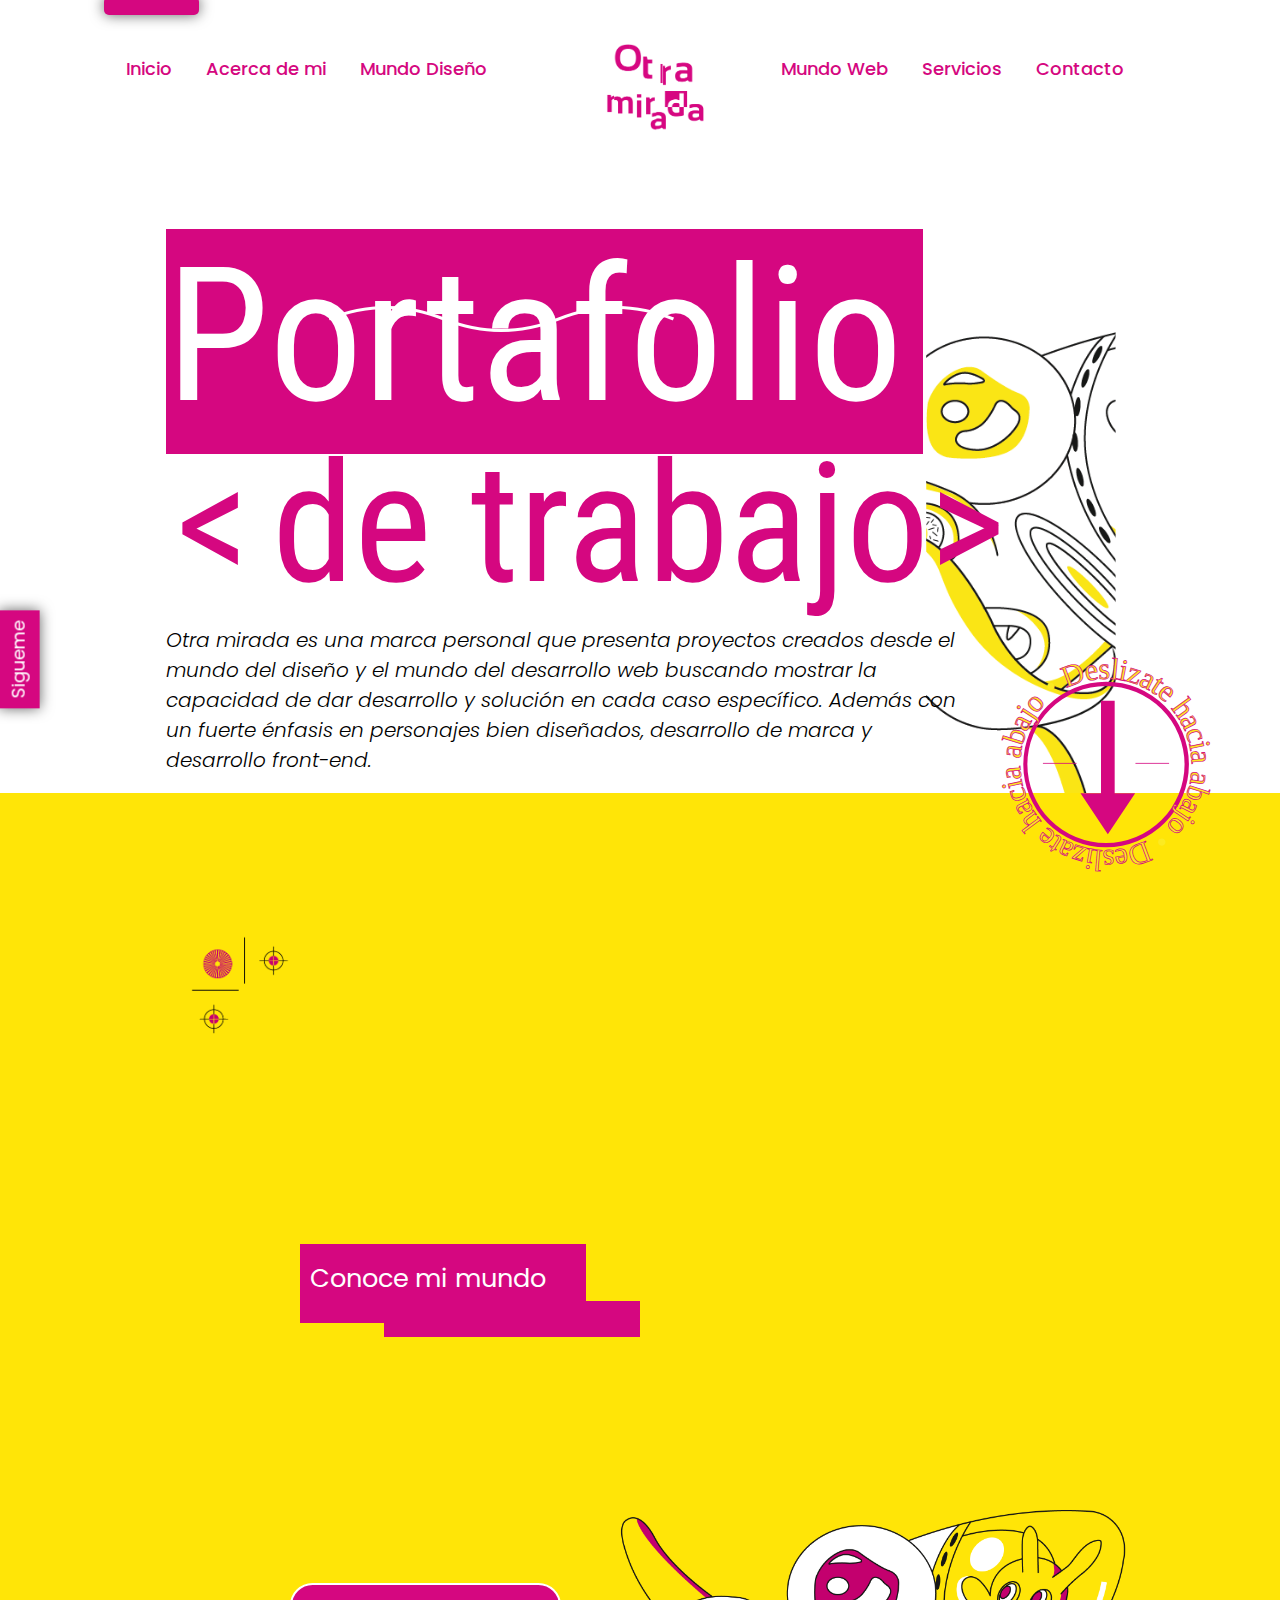
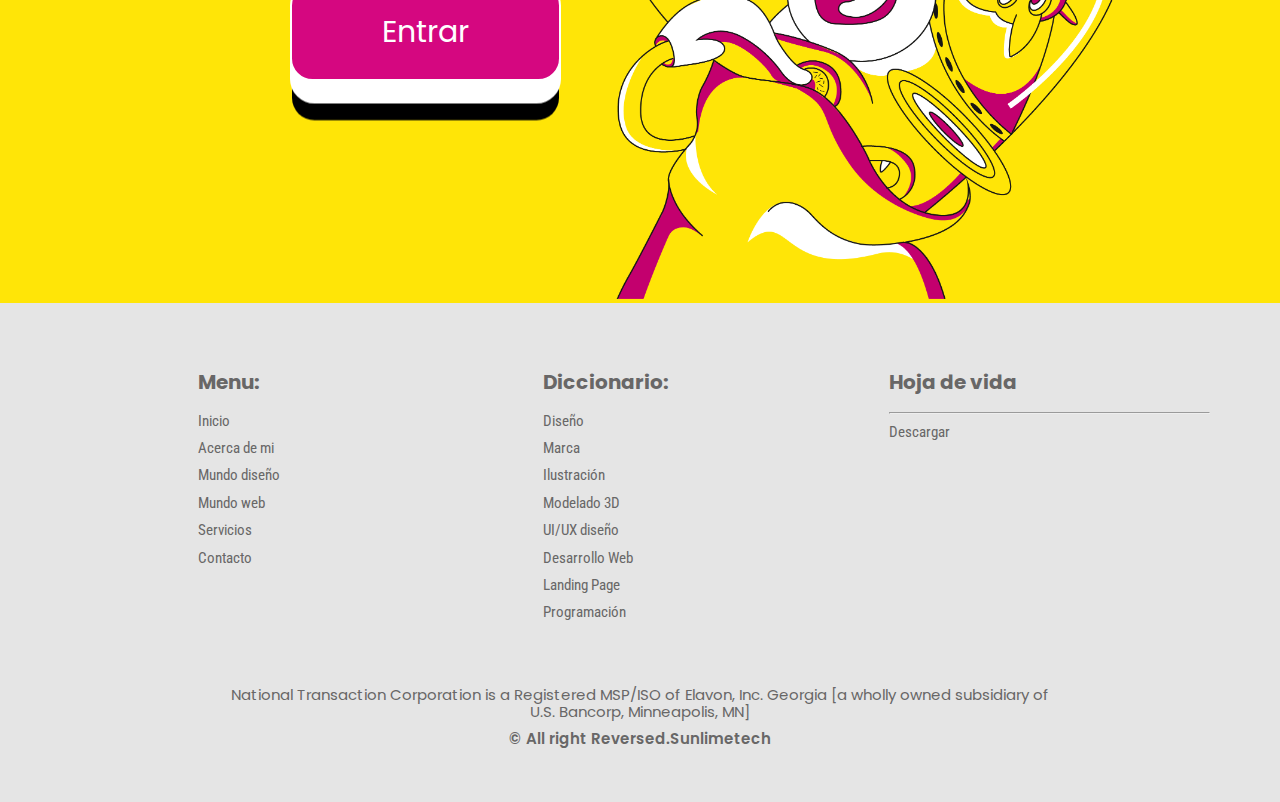
==== index.html @ 3417f21d "primer commit" ====
<!DOCTYPE html>
	<html lang="en">
	<head>
		<meta charset="utf-8">
		<meta name="viewport" content="width=device-width, initial-scale=1.0">
		<meta name="description" content="Este es el sitio web donde muestro mi portafolio profesional como diseñador gráfico y como futuro desarrollador front end, además integró servicios de freelancer y también mi hoja de vida para futuras propuestas de trabajo">
   		<meta name="keywords"  content="ILUSTRACIÓN, IDENTIDAD, MARCA,EDITORIAL, PORTAFOLIO GRÁFICO, 3D, PAGINAS WEB, DESARROLLO WEB">
		<link rel="stylesheet" type="text/css" href="css/estilosindex.css">
		<link rel="stylesheet" type="text/css" href="libreria/bootstrap5/css/bootstrap-grid.css">
		<link rel="stylesheet" type="text/css" href="css/normalize.css">

		<link rel="preconnect" href="https://fonts.gstatic.com">
		<link href="https://fonts.googleapis.com/css2?family=Poppins:ital,wght@0,100;0,200;0,400;0,500;0,600;0,700;0,800;0,900;1,100;1,200;1,300;1,400;1,500;1,600;1,700;1,800;1,900&display=swap" rel="stylesheet">
		<link href="https://fonts.googleapis.com/css2?family=Open+Sans:ital,wght@0,300;0,400;0,600;0,700;0,800;1,300;1,400;1,600;1,700;1,800&display=swap" rel="stylesheet">
		<link rel="preconnect" href="https://fonts.gstatic.com">
		<link href="https://fonts.googleapis.com/css2?family=Roboto+Condensed:ital,wght@0,300;0,400;0,700;1,300;1,400;1,700&display=swap" rel="stylesheet">
		<title>Portafolio web de otra mirada</title>
	</head>

	<!--Base para la creación de menu en forma de listas -->


	<body class="body">

	<header >

		<div class="menu-wrapper">
		  <div class="material-menu">
		    <div class="material-btn">
		      <div class="material-hamburguer">
		        <div class="material-patty"></div>
		        <div class="material-patty"></div>
		        <div class="material-patty"></div>
		      </div>
		    </div>

		    <div class="material-content">
		      <nav>
		        <ul>
		          <li><a href="index.html">Inicio</a></li>
		          <li><a href="acercademi.html">Acerca de mi</a></li>
		          <li><a href="mundodiseño.html">Mundo Diseño</a></li>
		          <li><a href="mundoweb.html">Mundo web</a></li>
		          <li><a href="servicios.html">Servicios</a></li>
		          <li><a href="contacto.html">Contacto</a></li>
		        </ul>
		      </nav>
		    </div>
		  </div>
		</div>
		<div class="logo__otramirada__hamburger">
			<a href="index.html" class="nav___a___img ">
				    		 <img class="nav___a___img " src="img/logo_om.png" alt="" >    	
			</a>
		</div>
		<div id="menu__scroll" >
			

			<nav class="nav ">
					<div id="menu__special__shape" class="special__shape__delect">
						<svg xmlns="http://www.w3.org/2000/svg" xmlns:xlink="http://www.w3.org/1999/xlink" viewBox="0 0 1920 207"><defs><style>.cls-6{isolation:isolate;}.cls-5{mix-blend-mode:multiply;}.cls-4{fill:rgba(255, 255, 255, 0.8);}</style></defs><title>fondo__navbar__shadow</title><g class="cls-1"><g id="special__shape"><g class="cls-4"><image width="1993" height="132" transform="translate(-37 110)" xlink:href="[data-uri]"/></g><path id="shape_nav" class="cls-4 cls-6" d="M1920,.32H-.32V149.51H791c14.38,24.29,60.11,52.41,114.34,52.41s100-28.12,114.35-52.41H1920Z"/></g></g></svg>
					</div>
					<ul class="nav___ul___left ">  
						<li class="nav___li">
							<a href="index.html" title="" >Inicio
								<div class="background__menu">
								</div>
							</a>
						</li>
						<li class="nav___li">
							<a href="acercademi.html" title="">Acerca de mi </a>
						</li>
						<li class="nav___li">
							<a href="mundodiseño.html" title="">Mundo Diseño</a>
						</li>
						
						
					</ul>
				
					
				    		<a href="index.html" class="nav___a___img ">
				    		 <img class="nav___a___img " src="img/logo_om.png" alt="" >
				    	
				    		</a>
					     
					
					<ul class="nav___ul___right" >
						<li class="nav___li">
							<a href="mundoweb.html" title="">Mundo Web</a>
						</li>  
						
						<li class="nav___li">
							<a href="servicios.html" title="">Servicios</a>
						</li>
						<li class="nav___li">
							<a href="contacto.html" title="">Contacto</a>
						</li>
				</ul>
			
			</nav>
		</div>
</header>

	<!-- contenedor de seccion de informacion -->
	<section class="clean___window">
		<div class ="div___obj___static">
			<button class="obj___static" href="">Sigueme</button>
			
			<a class="obj___static___follow2" href="https://www.behance.net/alexco125f25" target= black>Behance
				<div class="background__follow">
				</div>
			</a>
			<a class="obj___static___follow3" href="https://www.instagram.com/johnnyargote/" target= black>Instagram</a>
			<a class="obj___static___follow4" href="https://wa.me/573108644980" target= black>Whatsapp</a>
		</div>


		

		<div class="div___container">
			<img class="div___container___im1" src="img/imagen_inicio_1.png">
			<h1 class="div___container___p1">Portafolio
			<div class="container__line__curve"><canvas id="canvas" class="line_curve" height='500' width='1000'></canvas></div></h1> 
			<p class="div___container___pE"><</p>
			<p class="div___container___p2">de trabajo></p>
			<div class="div___container___sub">
				<h2 class="div___container___text" title="Presentacón de portafolio ">Otra mirada es una marca personal que presenta proyectos creados desde el mundo del diseño y el mundo del desarrollo web buscando mostrar la capacidad de dar desarrollo y solución en cada caso específico. Además con un fuerte énfasis en personajes bien diseñados, desarrollo de marca y desarrollo front-end.</h2>
			</div>
			
		</div>
		
		<div>
			<img src="img/imagen_inicio_3.png" class="img__vignette">
		</div>
		</div>
		
		

		<div class="div___container___yellow">

				<!--<img src="img/desli_bajo.png" class="div___container___scroll"> -->
				<div class="main-logo-grid container___circle">
					<div class="rotating-outer-container size__circle">
						<svg id="Capa_1" data-name="Capa 1" xmlns="http://www.w3.org/2000/svg" viewBox="0 0 77.54 78.59"><defs><style>.cls-1{fill:#d50780;}.cls-2,.cls-3{font-size:10.73px;fill:#fcea21;font-family:MongolianBaiti, Mongolian Baiti;}.cls-3{stroke:#d50780;stroke-miterlimit:10;stroke-width:0.25px;}</style></defs><title>desliza_mas_circulo</title><path class="cls-1" d="M38.77,68.48A29.19,29.19,0,1,1,68,39.3,29.22,29.22,0,0,1,38.77,68.48Zm0-56.88A27.7,27.7,0,1,0,66.46,39.3,27.73,27.73,0,0,0,38.77,11.6Z"/><text class="cls-2" transform="matrix(0.82, -0.58, 0.58, 0.82, 19.8, 15.73)">•</text><text class="cls-3" transform="translate(22.73 13.67) rotate(-29.55)"> </text><text class="cls-3" transform="translate(24.71 12.29) rotate(-20.2)">D</text><text class="cls-3" transform="matrix(0.99, -0.16, 0.16, 0.99, 31.68, 9.84)">e</text><text class="cls-3" transform="matrix(1, -0.02, 0.02, 1, 36.15, 9.14)">s</text><text class="cls-3" transform="translate(40.14 9.1) rotate(5.35)">l</text><text class="cls-3" transform="translate(42.93 9.35) rotate(10.67)">i</text><text class="cls-3" transform="matrix(0.95, 0.3, -0.3, 0.95, 45.66, 9.79)">z</text><text class="cls-3" transform="translate(49.97 11.15) rotate(26.25)">a</text><text class="cls-3" transform="translate(54.03 13.19) rotate(33.18)">t</text><text class="cls-3" transform="translate(56.38 14.65) rotate(40.09)">e</text><text class="cls-3" transform="matrix(0.69, 0.73, -0.73, 0.69, 59.83, 17.62)"> </text><text class="cls-3" transform="matrix(0.59, 0.81, -0.81, 0.59, 61.6, 19.36)">h</text><text class="cls-3" transform="translate(64.6 23.47) rotate(62.97)">a</text><text class="cls-3" transform="translate(66.66 27.46) rotate(71.52)">c</text><text class="cls-3" transform="translate(68.07 31.8) rotate(78.52)">i</text><text class="cls-3" transform="translate(68.68 34.48) rotate(85.42)">a</text><text class="cls-3" transform="translate(68.99 39.03) rotate(92)"> </text><text class="cls-3" transform="matrix(-0.15, 0.99, -0.99, -0.15, 68.98, 41.52)">a</text><text class="cls-3" transform="translate(68.35 45.96) rotate(107.76)">b</text><text class="cls-3" transform="translate(66.8 50.8) rotate(116.86)">a</text><text class="cls-3" transform="translate(64.71 54.83) rotate(123.78)">j</text><text class="cls-3" transform="translate(63.25 57.18) rotate(131.24)">o</text><text class="cls-3" transform="translate(59.81 61) rotate(138.42)"> </text><text class="cls-2" transform="translate(57.96 62.69) rotate(144.15)">•</text><text class="cls-2" transform="matrix(-0.87, 0.5, -0.5, -0.87, 55.04, 64.77)"> </text><text class="cls-3" transform="translate(53.08 66.17) rotate(159.27)">D</text><text class="cls-3" transform="translate(46.09 68.69) rotate(170.59)">e</text><text class="cls-3" transform="translate(41.64 69.43) rotate(178.55)">s</text><text class="cls-3" transform="translate(37.67 69.51) rotate(-175.15)">l</text><text class="cls-3" transform="translate(34.87 69.28) rotate(-169.83)">i</text><text class="cls-3" transform="translate(32.13 68.86) rotate(-162.85)">z</text><text class="cls-3" transform="matrix(-0.9, -0.43, 0.43, -0.9, 27.83, 67.55)">a</text><text class="cls-3" transform="matrix(-0.84, -0.54, 0.54, -0.84, 23.75, 65.54)">t</text><text class="cls-3" transform="translate(21.38 64.1) rotate(-140.43)">e</text><text class="cls-3" transform="matrix(-0.69, -0.72, 0.72, -0.69, 17.91, 61.16)"> </text><text class="cls-3" transform="translate(16.12 59.44) rotate(-126.62)">h</text><text class="cls-3" transform="translate(13.09 55.36) rotate(-117.56)">a</text><text class="cls-3" transform="matrix(-0.32, -0.95, 0.95, -0.32, 10.98, 51.36)">c</text><text class="cls-3" transform="translate(9.55 47.07) rotate(-102.01)">i</text><text class="cls-3" transform="translate(8.91 44.37) rotate(-95.08)">a</text><text class="cls-3" transform="translate(8.55 39.83) rotate(-88.5)"> </text><text class="cls-3" transform="matrix(0.14, -0.99, 0.99, 0.14, 8.55, 37.33)">a</text><text class="cls-3" transform="translate(9.14 32.88) rotate(-72.72)">b</text><text class="cls-3" transform="matrix(0.44, -0.9, 0.9, 0.44, 10.65, 28.03)">a</text><text class="cls-3" transform="matrix(0.55, -0.84, 0.84, 0.55, 12.7, 23.98)">j</text><text class="cls-3" transform="translate(14.13 21.64) rotate(-49.27)">o</text><text class="cls-3" transform="matrix(0.74, -0.67, 0.67, 0.74, 17.54, 17.78)"> </text></svg>
					</div>
				</div>
				<div class="logo-container ">
					<div class="size__logo__scroll">
					<svg id="Capa_1" data-name="Capa 1" xmlns="http://www.w3.org/2000/svg" viewBox="0 0 77.54 78.59"><defs><style>.cls-1{fill:#d50780;}</style></defs><title>logo__circulo</title><polygon class="cls-1" points="41.83 48.37 41.83 15.77 37.01 15.77 37.01 48.37 29.79 48.37 39.42 62.82 49.05 48.37 41.83 48.37"/><rect class="cls-1" x="16.54" y="37.68" width="11.86" height="0.28"/><rect class="cls-1" x="49.15" y="37.68" width="11.86" height="0.28"/></svg>
				</div>
				</div>
				<p class=div___text___know>Conoce mi mundo</p>
				<div class="div___text___pink___extra">
				</div>
				<button class="learn-more" role="link"  onclick="window.location='mundodiseño.html'" >Entrar
				</button>
				
		</div>

		<img src="img/imagen_inicio_2.png" class="img__end">

	</section>
<div class="grey">
	<div class="container container___footer">
		<div class="row row___footer">
			<div class="col-xs-12 col-sm-4 col-md-4 ">
				<h1 class="footer__h1___box1">Menu:</h1>
				<ul class="footer___ul___box1 ">
					<li class="footer___li___box1 ">
						<a class="footer___a___box1 " href="index.html">Inicio <div class="line__footer__text"></div></a>
					</li>
					<li class="footer___li___box1">
						<a class="footer___a___box1" href="acercademi.html">Acerca de mi<div class="line__footer__text"></div></a>
					<li class="footer___li___box1">
						<a class="footer___a___box1" href="mundodiseño.html">Mundo diseño<div class="line__footer__text"></div></a>
					</li>
					<li class="footer___li___box1">
						<a class="footer___a___box1" href="mundoweb.html">Mundo web<div class="line__footer__text"></div></a>
					</li>
					<li class="footer___li___box1">
						<a class="footer___a___box1" href="servicios.html">Servicios<div class="line__footer__text"></div></a>
					</li>
					<li class="footer___li___box1">
						<a class="footer___a___box1" href="contacto.html">Contacto<div class="line__footer__text"></div></a>
					</li>
				</ul>
			</div>
			<div class="col-xs-12 col-sm-4 col-md-4 ">
				<h1 class="footer__h1___box1">Diccionario:</h1>
				<ul class="footer___ul___box1">
					<li class="footer___li___box1">
						<a class="footer___a___box1" href="todo.html #specific_part_all ">Diseño<div class="line__footer__text"></div></a>
					</li>
					<li class="footer___li___box1">
						<a class="footer___a___box1" href="#">Marca<div class="line__footer__text"></div></a>
					</li>
					<li class="footer___li___box1">
						<a class="footer___a___box1" href="#">Ilustración<div class="line__footer__text"></div></a>
					</li>
					<li class="footer___li___box1">
						<a class="footer___a___box1" href="#">Modelado 3D<div class="line__footer__text"></div></a>
					</li>
					<li class="footer___li___box1">
						<a class="footer___a___box1" href="#">UI/UX diseño<div class="line__footer__text"></div></a>
					</li>
					<li class="footer___li___box1">
						<a class="footer___a___box1" href="mundoweb.html">Desarrollo Web<div class="line__footer__text"></div></a>
					</li>
					<li class="footer___li___box1">
						<a class="footer___a___box1" href="#">Landing Page<div class="line__footer__text"></div></a>
					</li>
					<li class="footer___li___box1">
						<a class="footer___a___box1" href="#">Programación<div class="line__footer__text"></div></a>
					</li>
				</ul>
			</div>
			<div class="col-xs-12 col-sm-4 col-md-4 ">
				<h1 class="footer__h1___box1">Hoja de vida</h1>
				<hr class="hr__line">
				<ul class="footer___ul___box1">
					<li class="footer___li___box1">
						<a class="footer___a___box1" href="#">Descargar<div class="line__footer__text"></div></a>
					</li>
				</ul>
			</div>
		</div>
	</div>
	<div class="row">
		<div class="col-md-2">
			
		</div>
		<div class="col-md-8 col-xs-12">
			<h1 class="footer__h1">National Transaction Corporation is a Registered MSP/ISO of Elavon, Inc. Georgia [a wholly owned subsidiary of U.S. Bancorp, Minneapolis, MN]
			</h1>
			<h1 class="footer__h1__2">© All right Reversed.Sunlimetech</h1>
		</div>
		<div class="col-md-2">
			
		</div>
	</div>



	</div>
</body>


<script src="jquery/jquery-3.6.0.js"> </script>
<script src="js/scrollnav.js"></script>
<script src="js/onclick.js"></script>
<script src="js/linecurve.js"></script>
<script src="js/menuburger.js"></script>
<script src="libreria/bootstrap5/js/bootstrap.min.js"></script>

	</html>
---- css/estilosindex.css ----
@import url('https://fonts.googleapis.com/css2?family=Poppins:ital,wght@0,100;0,200;0,300;0,400;0,500;0,600;0,700;0,800;0,900;1,100;1,200;1,300;1,400;1,500;1,600;1,700;1,800;1,900&display=swap');

@import url('https://fonts.googleapis.com/css2?family=Poppins:ital,wght@0,100;0,200;0,300;0,400;0,500;0,600;0,700;0,800;0,900;1,100;1,200;1,300;1,400;1,500;1,600;1,700;1,800;1,900&family=Roboto+Condensed:ital,wght@0,300;0,400;0,700;1,300;1,400;1,700&display=swap');


	*{
	padding:0;
	margin: 0;
	font-family: 'Poppins', sans-serif;

		}

	ul{

		padding-inline-start: 0px;
	}

	h1{

		color:#D50780;
	}

	html {
    line-height: 1.15;
    -webkit-text-size-adjust: 100%;
    overflow-x: hidden;
}

	.body {
    overflow-x: hidden;
    position: relative;
    margin: 0;
    padding: 0;
	}

	/*----------------------------------------------- Menu styles */
.prueba__posicion{

}
	
	.nav {
	  text-align:center;
	  width: 100%;
	  height: 100%;
	  justify-content: center;
	  align-items: center;
	  display: flex;

	}

	.nav___ul___left{
		display: inline-block;
		list-style-type: none;
		margin-top: 0px;

		

	}

	.nav___ul___right{
		display: inline-block;
		list-style-type: none;
		margin-top: 0px;	
		
	}

	.nav___a___img{
		display: inline-block;
		padding-left:6% ;
		padding-right:6%;
		padding-top: 20px;
		width: 110px;
		height: 100%;
		
	}

	.nav___li{
		
		display: inline-block;
		margin-top: 15px;
		margin-right: 30px;
		margin-bottom: 15px;
		color:#D50780;
		font-family: 'Poppins', sans-serif;
		font-size: 18px;
		font-weight:500 ;
	}

.background__menu{
		background-color: #D50780;
    width: 95px;
    height: 18px;
    position: absolute;
    top: -3px;
    transform: translate(-22px, 0px);
    transform: ;
    border-radius: 5px;
    box-shadow: 0px 0px 14px 0px rgb(0 0 0 / 61%);
  }

  .nav___background___scroll{
		position: fixed;
    z-index: 100;
    width: 100%;
    top: 0;
    transition: all 1s;
}

.special__shape{
	position: absolute;
	width: 110%;
	height: 100%;
	z-index: -1;
	animation: taadaa 0.5s;
	transform: translate(75px, -2px);
}
@keyframes taadaa {
  0% {
    opacity: 0;
  }

  100% {
    opacity: 1;
  }
}
.special__shape__delect{
	width: 0;	

	
}

/*------------------------------ Hover Animation text */

	.nav___li:hover > a {
	color: #FCEA21;
	
	}

	.nav___li:hover {
	color: #FCEA21;
	}


	.nav___li a{
	color:#D50780;
	text-decoration: none;
	text-align: center;

	}

	/*------------------------------ Hover Animation text */
	.menu-wrapper{
		display: none;
	}

	/*----------------------------------------------- Menu styles */

.div___container {
		width: 70%;
		height: 100%;
		margin-top: 7%;
	 	margin-left: 13%;
	 	font-family: 'Roboto Condensed';
	 	font-size: 187px;
	 	overflow: hidden;
	}

.div___container___p1{
		display: inline-block;
    margin-bottom: 10px;
    margin-right: 100%;
    background-color: #D50780;
    color: #FFFFFF;
    font-family: 'Roboto Condensed', sans-serif;
    position: absolute;
    z-index: 10;
    padding-bottom: 10px;
    padding-right: 20px;
    font-weight: 400;
    font-size: 187px;
    margin-top: auto;
}

.div___container___p2{
display: inline-block;
font-family: 'Roboto Condensed', sans-serif;
color:#D50780;
margin-top: 190px;
margin-left: 10px;
font-weight: 400;
}

	
.div___container___pE{
	letter-spacing: 0em;
	display: inline-block;
	font-family: 'Roboto Condensed', sans-serif;
	color: #D50780;
	margin-top: 200px;
	margin-left: 10px;
	font-weight: 400;
}

.container__line__curve{
	display: flex;
    height: 250px;
    margin-top: -34%;
    margin-left: 22%;
    align-content: center;
}


.line_curve{
		width: 200%;
}



.div___container___im1{
position: absolute;
margin-left: 760px;
margin-top: 92px;
width: 190px;
z-index: -1;
}
.div___container___sub{
	width:800px;
}

.div___container___text{
	font-family: 'Poppins', sans-serif;
	font-size: 20px;
	font-style: italic;
	line-height: 1.5em;
	color: #000000;
	font-weight: 300;

}
.div___container___yellow{
	height: 1110px;
	margin-top:  2vh;
	background-color: #FFE507;
	z-index:  2;
}

.div___container___scroll{
	position: absolute;
	z-index: 3;
	margin-left: 78%;
	margin-top:  -160px;
}




.container___circle{
	  display: flex;
    justify-content: flex-end;
}
.size__circle{
    width: 220px;
    margin-top: -140px;
    margin-right: 5%;
}
.rotating-outer-container svg{
	animation: rotate 10s linear 0s infinite;
}
.logo-container {
	display: flex;
  justify-content: flex-end;
}
.size__logo__scroll{
    width: 220px;
    margin-top: -225px;
    margin-right: 5%;
}

.container___circle2{
	  display: flex;
    justify-content: flex-end;
}
.size__circle2{
    width: 200px;
    margin-top: -140px;
    margin-right: 5%;
}

@keyframes rotate{
	0% {transform: rotate(0deg)}
	25% {transform: rotate(90deg)}
	50% {transform: rotate(180deg)}
	75% {transform: rotate(270deg)}
	100% {transform: rotate(360deg)}
}
.div___obj___static{
	width: 10px;
  position: absolute;
  z-index: 5;
  margin-top: 600px;
  margin-left:  80px;
}
.obj___static{
	transform: rotate(270deg);
  text-orientation: upright;
  position: fixed;
  background-color: #D50780;
	color: #FFFFFF;
	padding: 10px;
  font-size: 18px;
  bottom: 220px;
  left: -30px;
  transition: 0.3s;
  box-shadow: 0px 0px 14px 0px rgb(0 0 0 / 61%);
}


.obj___static:hover {
	transition: 0.5s;
	padding: 20px;
	background-color: #FF39AF;
	
}

.obj___static.active{
	background-color: #890B5F;
	transition: 0.5s;
	z-index: 40;
}

.obj___static.active:hover{
	padding: 10px;
}


.background__follow.active {

	background-color: rgba(255, 255, 255, 0.4);
    border-radius: 5px;
    backdrop-filter: blur(10px);
    padding: 20px 160px;
    position: fixed;
    left: -25px;
    top: -3px;
    transition: 0.3s;
    z-index: -1;
	

}

.obj___static___follow2{
	transform: rotate(270deg);
  text-orientation: upright;
  position: fixed;
	padding: 10px;
	bottom: 340px;
	font-size: 14px;
	text-decoration:none;
	visibility: hidden;
	left: -20px;
	transition: 0.3s;
	opacity:0.0;
	color: #D50780;

}

.obj___static___follow2:hover{
	text-decoration-line: overline;
	text-decoration-color: #D50780;
	  animation-duration: 0.3s;
	  animation-timing-function: linear;
  animation-iteration-count: 1;
  animation-fill-mode: forwards;
	  
}


.obj___static___follow3{
	transform: rotate(270deg);
  text-orientation: upright;
  position: fixed;
	padding: 5px;
	bottom: 440px;
	font-size: 14px;
	text-decoration:none;
	visibility: hidden;
	left: -20px;
	transition: 0.3s;
	opacity:0.0;
	color: #D50780;
}

.obj___static___follow3:hover{
	text-decoration-line: overline;
	text-decoration-color: #D50780;
	transition: 0.3s;
	opacity:1;
}

.obj___static___follow4{
transform: rotate(270deg);
  text-orientation: upright;
  position: fixed;
	padding: 5px;
	bottom: 540px;
	font-size: 14px;
	text-decoration:none;
	visibility: hidden;
	left: -20px;
	transition: 0.3s;
	opacity:0.0;
	color: #D50780;
}

.obj___static___follow4:hover{
	text-decoration-line: overline;
	text-decoration-color: #D50780;
	transition: 0.3s;
	opacity:1;
}

.obj___static___follow2.active{
	visibility: visible;
	color: #D50780;
	opacity:1.0;
}

.obj___static___follow3.active{
	visibility: visible;
	color: #D50780;
	opacity:1.0;
}	

.obj___static___follow4.active{
	visibility: visible;
	color: #D50780;
	opacity:1.0;
}


.img__end{
		object-fit: cover;
    z-index: 7;
    justify-content: flex-end;
		position: absolute;
    margin-left: 48%;
    margin-top: -31.2%;
    width: 40.2vw;
}

.img__vignette{
	position: absolute;
	margin-left: 190px;
	margin-top: 160px;
	width: 100px;
	height: 100px;

}

.div___text___know{
	font-family: 'Poppins', sans-serif;
	display: inline-block;
	margin-top: 300px;
	margin-left:  300px;
	padding-right: 40px;
  padding-bottom: 30px;
  padding-left: 10px;
  padding-top: 20px;
	font-size: 2vw;
	color: #FFFFFF;
	background-color: #D50780;
	font-weight: italic;

}

.div___text___pink___extra{
		position: absolute;
    height: 4vh;
    width: 20vw;
    background-color: #D50780;
    z-index: 15;
    margin-left: 30%;
    margin-top: -380px;
}


button {
  position: relative;
  display: inline-block;
  cursor: pointer;
  outline: none;
  border: 0;
  vertical-align: middle;
  text-decoration: none;
 

  
}
button.learn-more {
  font-weight: 400;
  color:  #FFFFFF;
  padding: 1em 3em;
  background: #D50780;
  border: 2px solid #FFFFFF;
  border-radius: 0.75em;
  transform-style: preserve-3d;
  transition: transform 150ms cubic-bezier(0, 0, 0.58, 1), background 150ms cubic-bezier(0, 0, 0.58, 1);
	margin-left: -300px;
  margin-top: 700px;
  font-family: 'Poppins';
  font-size: 30px;
  z-index: 30;
}

button.learn-more::before {
  position: absolute;
  content: "";
  width: 100%;
  height: 100%;
  top: 0;
  left: 0;
  right: 0;
  bottom: 0;
  background: #FFFFFF;
  border-radius: inherit;
  box-shadow: 0 0 0 2px #FFFFFF, 0 0.625em 0 0 #000000;

  transform: translate3d(0, 0.75em, -1em);
  transition: transform 150ms cubic-bezier(0, 0, 0.58, 1), box-shadow 150ms cubic-bezier(0, 0, 0.58, 1);
}
button.learn-more:hover {
  background: #D50780;
  transform: translate(0, 0.25em);
}
button.learn-more:hover::before {
  transform: translate3d(0, 0.5em, -1em);
}
button.learn-more:active {
  background:  #D50780;
  transform: translate(0em, 0.75em);
 border: 2px solid #FFFFFF;
}
button.learn-more:active::before {
  box-shadow: 0 0 0 2px #FFFFFF, 0 0 #FFFFFF;
  transform: translate3d(0, 0, -1em);

}

.build{
display: none;
}
.grey{
	background-color: #E5E5E5;
	
}

.container___footer{
	padding-top: 6vh;
	padding-bottom: 6vh;
	background-color: #E5E5E5;

}

.row___footer{
padding-left: 10vw;
}

.footer___ul___box1{
	list-style-type: none;

}

.footer__h1___box1{
	font-size: 20px;
	margin-bottom: 2vh;
	color: #686767;
}

.footer___li___box1{
	margin-top: 1vh;
}

.footer___a___box1{
	text-decoration: none;
	font-family: 'Roboto Condensed';
	font-size: 15px;
	color: #686767;
	
}

.line__footer__text{
	transform: scaleX(0);
}

.footer___a___box1:hover {
	font-weight: 600;
	
}

.footer___a___box1:hover .line__footer__text{
	content: "";
	position: absolute;
	width: 6%;
	height: 5px;
	background-color: #D50780 ;
	z-index: 1;
	transform: scaleX(1);
	transform-origin: left;
	transition: transform 0.5s;
	border-radius: 50px;

}

.hr__line {
  height: 0.1vh;
  background-color: #686767;
}

.footer__h1{
	font-weight: 400;
	font-size: 15px;
	color: #686767;
	text-align: center;
}

.footer__h1__2{
	font-weight: 600;
	font-size: 15px;
	margin-bottom: 6vh;
	color: #686767;
	text-align: center;
}


.footer___box2{
	list-style-type: none;
}
.footer___box3{
	list-style-type: none;
}



.logo__otramirada__hamburger{
	display: none;
}

/*--------pantalla ordenador portatil medio------------ */
@media screen and (max-width: 1403px){
	.special__shape {
	    position: absolute;
	    width: 134%;
	    height: 100%;
	    z-index: -1;
	    animation: taadaa 0.5s;
	    transform: translate(75px, -2px);
	}
.div___container___pE {
    letter-spacing: 0em;
    display: inline-block;
    font-family: 'Roboto Condensed', sans-serif;
    color: #D50780;
    margin-top: 200px;
    margin-left: 10px;
    font-weight: 400;
    font-size: 13vw;
}
	.div___container___p2 {
    display: inline-block;
    font-family: 'Roboto Condensed', sans-serif;
    color: #D50780;
    margin-top: 190px;
    margin-left: -21px;
    font-weight: 400;
    font-size: 13vw;
		}
}
@media screen and (max-width: 1278px){
	.nav___ul___left {
    display: inline-block;
    list-style-type: none;
    margin-top: 0px;
    margin-left: 2%;
}
	.nav___li {
	    display: inline-block;
	    margin-top: 15px;
	    margin-right: 30px;
	    margin-bottom: 15px;
	    color: #D50780;
	    font-family: 'Poppins', sans-serif;
	    font-size: 21px;
	    font-weight: 500;
	}

}


/*--------pantalla ordenador portatil------------ */
@media screen and (max-width: 1200px){


.logo__otramirada__hamburger{
	display: inline-block;
}

.nav___a___img {
    display: inline-block;
    margin-left: 39vw;
    margin-top: -3%;
    margin-bottom: 7%;
}

.div___container___scroll{
margin-left: 82%;
}

/*--------css inicial text------------ */
.div___container {
    width: 70%;
    height: 100%;
    margin-top: 5%;
    margin-left: 8%;
    font-family: 'Roboto Condensed';
    font-size: 187px;
    overflow: hidden;
}
.div___container___im1 {
    position: absolute;
    margin-left: 70vw;
    margin-top: 92px;
    width: 190px;
    z-index: -1;
    display: flex;
    justify-content: flex-end;
}
.div___container___p1 {
    display: inline-block;
    margin-bottom: 10px;
    margin-right: 100%;
    background-color: #D50780;
    color: #FFFFFF;
    font-family: 'Roboto Condensed', sans-serif;
    position: absolute;
    z-index: 10;
    padding-bottom: 2vw;
    padding-right: 20px;
    font-weight: 400;
    font-size: 19vw;
    margin-top: auto;
}

.div___container___pE {
    letter-spacing: 0em;
    display: inline-block;
    font-family: 'Roboto Condensed', sans-serif;
    color: #D50780;
    margin-top: 200px;
    margin-left: 10px;
    font-weight: 400;
    font-size: 17vw;
}

.div___container___p2 {
    display: inline-block;
    font-family: 'Roboto Condensed', sans-serif;
    color: #D50780;
    margin-top: 203px;
    margin-left: 10px;
    font-weight: 400;
    font-size: 16vw;
    position: absolute;
  }

.size__circle {
    width: 174px;
    margin-top: -83px;
    margin-right: 5%;
}
.size__logo__scroll {
    width: 167px;
    margin-top: -179px;
    margin-right: 5.5%;
}

/* ---------- css yellow ----------------- */
.div___text___pink___extra {
    position: absolute;
    height: 4vh;
    width: 20vw;
    background-color: #D50780;
    z-index: 15;
    margin-left: 40%;
    margin-top: -261px;
}

button.learn-more {
    font-weight: 400;
    color: #FFFFFF;
    padding: 1em 1.5em;
    background: #D50780;
    border: 2px solid #FFFFFF;
    border-radius: 0.75em;
    transform-style: preserve-3d;
    transition: transform 150ms cubic-bezier(0, 0, 0.58, 1), background 150ms cubic-bezier(0, 0, 0.58, 1);
    margin-left: -261px;
    margin-top: 488px;
    font-family: 'Poppins';
    font-size: 30px;
    z-index: 30;
}

.img__end {
    object-fit: cover;
    z-index: 7;
    justify-content: flex-end;
    position: absolute;
    margin-left: 48%;
    margin-top: -33.5%;
    width: 43vw;
}
/* ----------hamburger menu----------------- */
.menu-wrapper {
  background: transparent;
  width: 10%;
  height: 10%;
  position: fixed;
	display: initial;
	top: 10px;
	z-index: 20;
}

.menu-wrapper.active {
  background: transparent;
  width: 100%;
  height: 100%;
  position: fixed;
  z-index:  200;
}

.material-menu {
  position: relative;
  width: 100%;
  height: 100%;
  background: transparent;
  
}

.material-btn {
  display: flex;
  align-items: center;
  justify-content: center;
  flex-wrap: wrap;
  background: transparent;
  width: 75px;
  height: 75px;
  cursor: pointer;
  border-radius: 50%;
  z-index: 2;
  position: absolute;
  top: 20px;
  left: 20px;
}
.material-btn.active .material-hamburguer:before {
  transform: scale(25);
}
.material-btn .material-hamburguer {
  transition: all 0.2s ease-out;
}
.material-btn .material-hamburguer:before {
  content: "";
  position: absolute;
  top: 0;
  left: 0;
  width: 75px;
  height: 75px;
  z-index: -1;
  background: white;
  border-radius: 50%;
  box-shadow: 0 5px 10px rgba(0, 0, 0, 0.5);
  transform: scale(1);
  transition: all 0.35s ease-out;
}
.material-btn .material-hamburguer .material-patty {
  width: 32px;
  height: 4px;
  background: #D50780;
  transition: all 0.2s ease-out;
}
.material-btn .material-hamburguer .material-patty:not(:last-child) {
  margin-bottom: 6px;
}
.material-btn .material-hamburguer.material-close {
  transform: rotate(-180deg);
  
}
.material-btn .material-hamburguer.material-close .material-patty:nth-child(1) {
  transform: translate(9px, 4px) rotate(45deg) scale(0.5, 1);
}
.material-btn .material-hamburguer.material-close .material-patty:nth-child(3) {
  transform: translate(9px, -4px) rotate(-45deg) scale(0.5, 1);
}

.material-content {
 position: relative;
 z-index: -1;
 display: none;
}
.material-content nav {
  height: 40vh;
    position: absolute;
    top: 100px;
    padding: 15%;
    padding-top: 0%;
}
.material-content nav li {
  margin-bottom: 40px;
  transition: all 0.3s ease-out;
  transform: translateY(70px);
  opacity: 0;
}
.material-content nav li.active {
  transform: translateY(0px);
  opacity: 1;

}

.material-content a {
  font-size: 4vw;
  color: #D50780;
  transition: all 0.3s ease-out;
}
.material-content.active {
  z-index: 2;
  display: flex;
}

/* ----------hamburger menu----------------- */
.build{
display: none;
}
.nav{
	display: none;
}

@media screen and (max-width: 1150px){

	.div___container___sub {
    width: 670px;
   
}



@media screen and (max-width: 991px){


	.nav___a___img {
	    display: inline-block;
	    margin-left: 39vw;
	    margin-top: -1%;
	    margin-bottom: 7%;
	    width: 100px;
	}

	.div___container___im1 {
    position: absolute;
    margin-left: 70vw;
    margin-top: 92px;
    width: 169px;
    z-index: -1;
    display: flex;
    justify-content: flex-end;
	}

	.div___container___p1 {
    display: inline-block;
    margin-bottom: 10px;
    margin-right: 100%;
    background-color: #D50780;
    color: #FFFFFF;
    font-family: 'Roboto Condensed', sans-serif;
    position: absolute;
    z-index: 10;
    padding-bottom: 1vw;
    padding-right: 20px;
    font-weight: 400;
    font-size: 19vw;
    margin-top: auto;
	}

	.div___container___sub {
	    width: 540px;
	    margin-top: -3%;
	    
	}



	.div___container___text {
    font-family: 'Poppins', sans-serif;
    font-size: 18px;
    font-style: italic;
    line-height: 1.5em;
    color: #000000;
    font-weight: 300;
	}



	.div___text___pink___extra {
    position: absolute;
    height: 4vh;
    width: 20vw;
    background-color: #D50780;
    z-index: 15;
    margin-left: 49%;
    margin-top: -275px;
	}



}

@media screen and (max-width: 844px){

	.div___container___p1 {
    display: inline-block;
    margin-bottom: 10px;
    margin-right: 100%;
    background-color: #D50780;
    color: #FFFFFF;
    font-family: 'Roboto Condensed', sans-serif;
    position: absolute;
    z-index: 10;
    padding-bottom: 0vw;
    padding-right: 20px;
    font-weight: 400;
    font-size: 19vw;
    margin-top: auto;
	}
	.container__line__curve {
    display: flex;
    height: 232px;
    margin-top: -34%;
    margin-left: 22%;
    align-content: center;
	}


	.div___container___sub {
	    width: 540px;
	    margin-top: -3%;
	    
	}


	.div___container___text {
    font-family: 'Poppins', sans-serif;
    font-size: 18px;
    font-style: italic;
    line-height: 1.5em;
    color: #000000;
    font-weight: 300;
	}

}

@media screen and (max-width: 720px){

	.div___text___pink___extra {
    position: absolute;
    height: 3vh;
    width: 20vw;
    background-color: #D50780;
    z-index: 15;
    margin-left: 63%;
    margin-top: -274px;
	}


}


@media screen and (max-width: 595px){


.nav{
	display: none;
}
.clean___window{
		display: none;
}
.clean___window.div___obj___static{
	display: visible;
}

.build{
	font-family: 'Poppins', sans-serif;
	display: inline-block;
	font-size: 50px;
	color: #D50780;
}

}
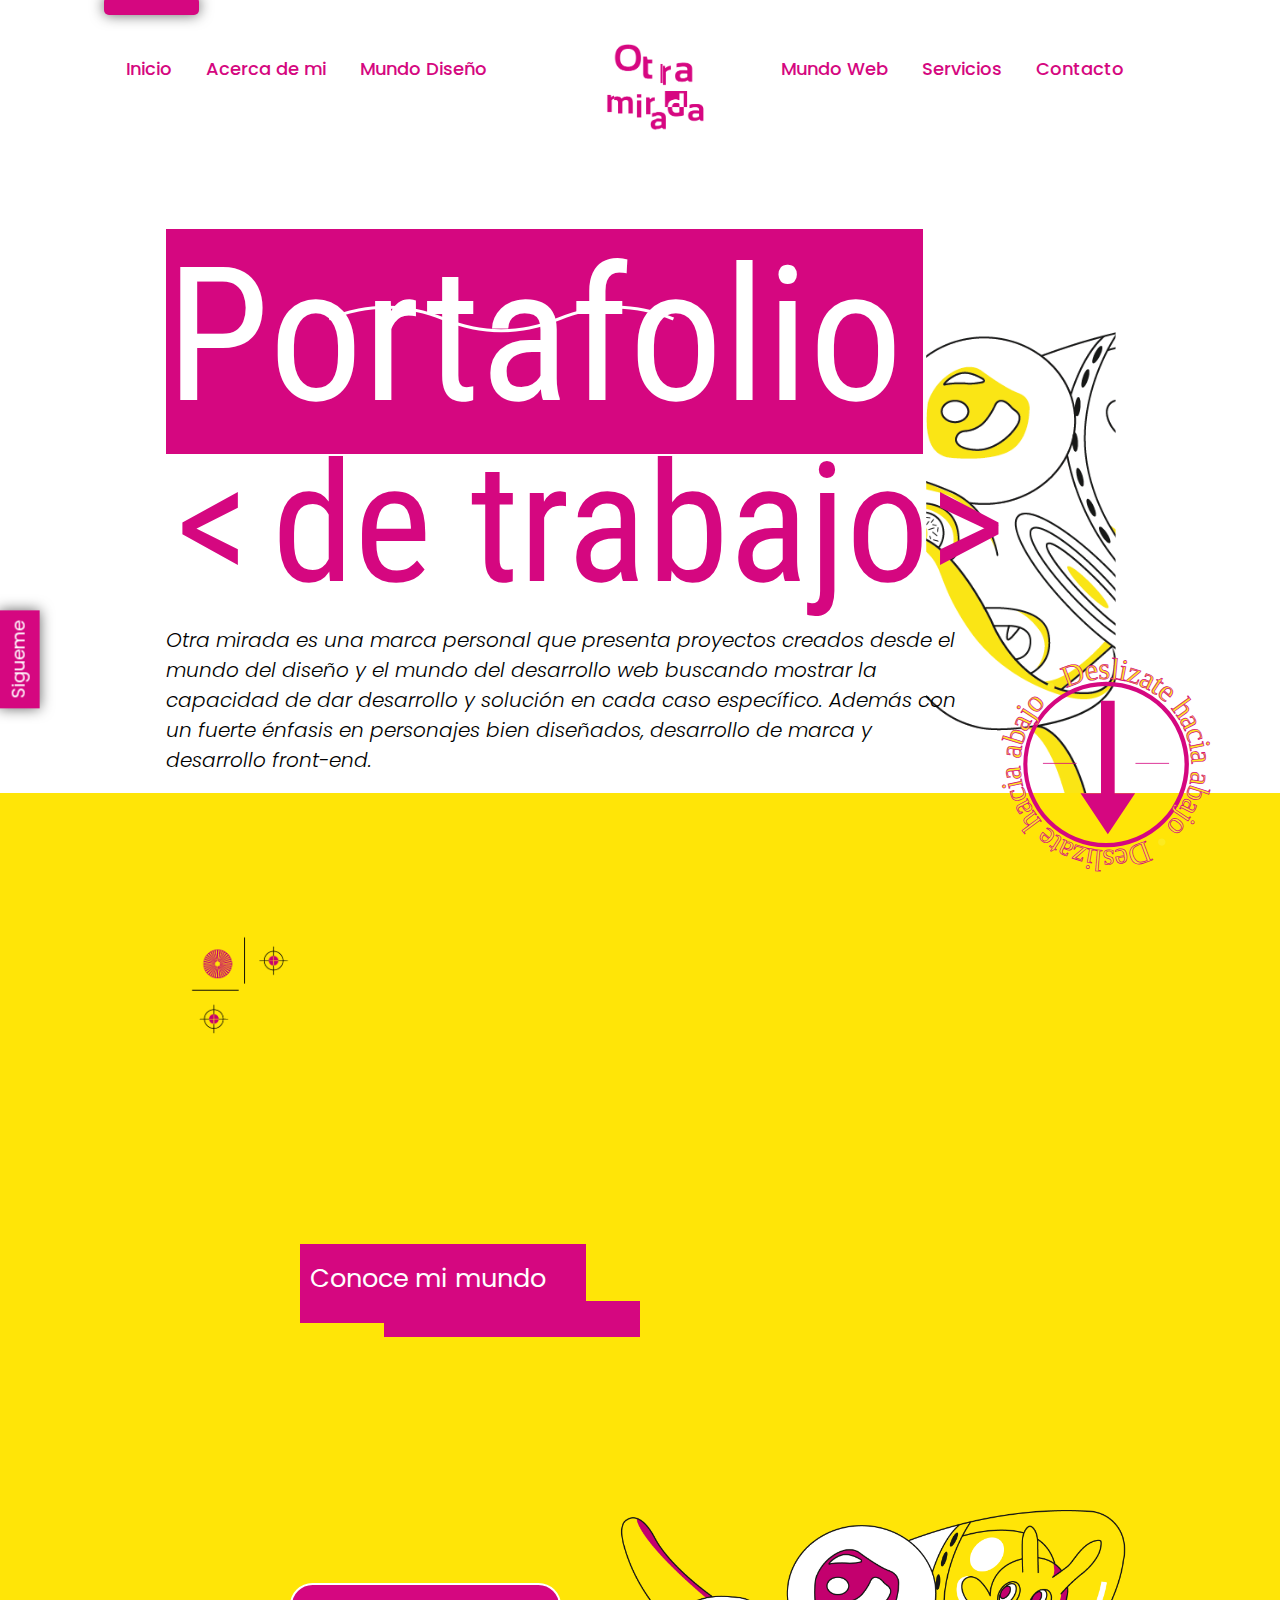
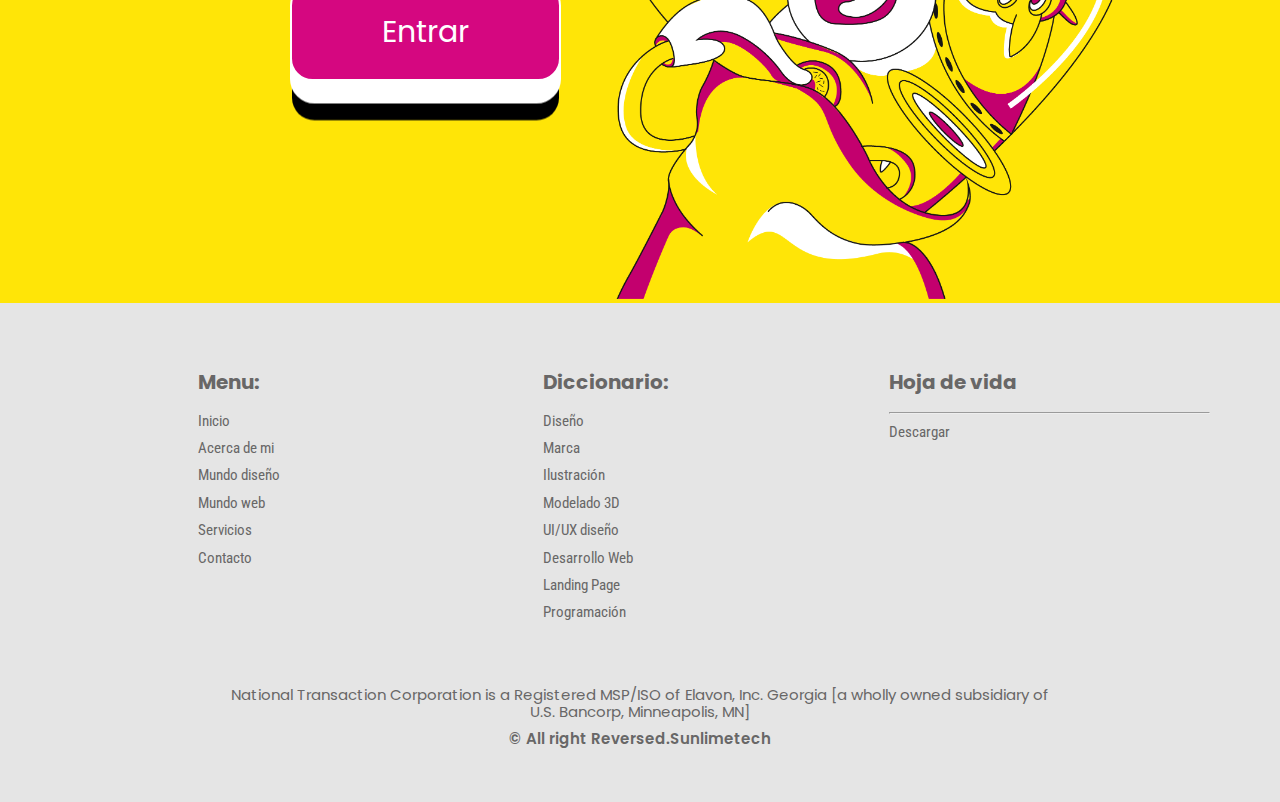
==== commit 51eece0b: "actualizacion general 1.2" ====
--- a/index.html
+++ b/index.html
@@ -39,7 +39,7 @@
 		        <ul>
 		          <li><a href="index.html">Inicio</a></li>
 		          <li><a href="acercademi.html">Acerca de mi</a></li>
-		          <li><a href="mundodiseño.html">Mundo Diseño</a></li>
+		          <li><a href="mundodiseno.html">Mundo Diseño</a></li>
 		          <li><a href="mundoweb.html">Mundo web</a></li>
 		          <li><a href="servicios.html">Servicios</a></li>
 		          <li><a href="contacto.html">Contacto</a></li>
@@ -71,7 +71,7 @@
 							<a href="acercademi.html" title="">Acerca de mi </a>
 						</li>
 						<li class="nav___li">
-							<a href="mundodiseño.html" title="">Mundo Diseño</a>
+							<a href="mundodiseno.html" title="">Mundo Diseño</a>
 						</li>
 						
 						
@@ -152,7 +152,7 @@
 				<p class=div___text___know>Conoce mi mundo</p>
 				<div class="div___text___pink___extra">
 				</div>
-				<button class="learn-more" role="link"  onclick="window.location='mundodiseño.html'" >Entrar
+				<button class="learn-more" role="link"  onclick="window.location='mundodiseno.html'" >Entrar
 				</button>
 				
 		</div>
@@ -172,7 +172,7 @@
 					<li class="footer___li___box1">
 						<a class="footer___a___box1" href="acercademi.html">Acerca de mi<div class="line__footer__text"></div></a>
 					<li class="footer___li___box1">
-						<a class="footer___a___box1" href="mundodiseño.html">Mundo diseño<div class="line__footer__text"></div></a>
+						<a class="footer___a___box1" href="mundodiseno.html">Mundo diseño<div class="line__footer__text"></div></a>
 					</li>
 					<li class="footer___li___box1">
 						<a class="footer___a___box1" href="mundoweb.html">Mundo web<div class="line__footer__text"></div></a>
--- a/css/estilosindex.css
+++ b/css/estilosindex.css
@@ -1049,9 +1049,8 @@
 
 
 	.div___container___sub {
-	    width: 540px;
-	    margin-top: -3%;
-	    
+    width: 90%;
+    margin-top: -3%;
 	}
 
 
@@ -1067,7 +1066,15 @@
 }
 
 @media screen and (max-width: 720px){
-
+	.div___container___im1 {
+    position: absolute;
+    margin-left: 70vw;
+    margin-top: 86px;
+    width: 158px;
+    z-index: -1;
+    display: flex;
+    justify-content: flex-end;
+	}
 	.div___text___pink___extra {
     position: absolute;
     height: 3vh;
@@ -1075,31 +1082,328 @@
     background-color: #D50780;
     z-index: 15;
     margin-left: 63%;
-    margin-top: -274px;
-	}
-
-
-}
-
-
-@media screen and (max-width: 595px){
-
-
-.nav{
-	display: none;
-}
-.clean___window{
-		display: none;
-}
-.clean___window.div___obj___static{
-	display: visible;
-}
-
-.build{
-	font-family: 'Poppins', sans-serif;
-	display: inline-block;
-	font-size: 50px;
-	color: #D50780;
-}
-
+    margin-top: -268px;
+	}
+.div___container___sub {
+    width: 90%;
+    margin-top: -3%;
+	}
+
+
+}
+
+
+@media screen and (max-width: 428px){
+	.div___container {
+    width: 100%;
+    height: 100%;
+    margin-top: 45%;
+    margin-left: 8%;
+    font-family: 'Roboto Condensed';
+    font-size: 187px;
+    overflow: hidden;
+	}
+	.div___container___sub {
+    width: 271px;
+    margin-top: -3%;
+    margin-left: 8%;
+	}
+	.nav___a___img {
+    display: inline-block;
+    margin-left: 33vw;
+    margin-top: -1%;
+    margin-bottom: 7%;
+    width: 90px;
+    height: 100%;
+	}
+
+	.div___container___im1 {
+    position: absolute;
+    margin-left: 34vw;
+    margin-top: -127px;
+    width: 81px;
+    z-index: -1;
+    display: flex;
+    justify-content: flex-end;
+	}
+	.div___container___p1 {
+    display: inline-block;
+    margin-bottom: 10px;
+    margin-right: 100%;
+    background-color: #D50780;
+    color: #FFFFFF;
+    font-family: 'Roboto Condensed', sans-serif;
+    position: absolute;
+    z-index: 10;
+    padding-bottom: 0vw;
+    padding-right: 20px;
+    font-weight: 400;
+    font-size: 19vw;
+    margin-top: 111px;
+	}
+
+	.container__line__curve {
+    display: flex;
+    height: 127px;
+    margin-top: -34%;
+    margin-left: 22%;
+    align-content: center;
+	}
+	.line_curve {
+    width: 200%;
+    height: 115px;
+    margin-right: -237px;
+	}
+	.div___container___pE {
+    letter-spacing: 0em;
+    display: inline-block;
+    font-family: 'Roboto Condensed', sans-serif;
+    color: #D50780;
+    margin-top: 222px;
+    margin-left: 10px;
+    font-weight: 400;
+    font-size: 17vw;
+	}
+	.div___container___p2 {
+    display: inline-block;
+    font-family: 'Roboto Condensed', sans-serif;
+    color: #D50780;
+    margin-top: 222px;
+    margin-left: 10px;
+    font-weight: 400;
+    font-size: 16vw;
+    position: absolute;
+	}
+	.container___circle {
+    display: flex;
+    justify-content: flex-end;
+    width: 148px;
+    margin-top: 23%;
+    margin-right: auto;
+    margin-left: auto;
+	}
+	.size__circle {
+    width: 174px;
+    margin-top: -83px;
+    transform: translateX(15%);
+	}
+	.logo-container {
+    display: flex;
+    justify-content: flex-end;
+    width: 127px;
+    margin-top: 40px;
+    margin-right: auto;
+    margin-left: auto;
+	}
+	.size__logo__scroll {
+    width: 167px;
+    margin-top: -179px;
+    transform: translateX(18px);
+	}
+
+	.img__vignette {
+    position: absolute;
+    margin-left: 58px;
+    margin-top: 253px;
+    width: 100px;
+    height: 100px;
+	}
+	
+	.div___container___text {
+    font-family: 'Poppins', sans-serif;
+    font-size: 16px;
+    font-style: italic;
+    line-height: 1.5em;
+    color: #000000;
+    font-weight: 300;
+	}
+	.div___text___know {
+    font-family: 'Poppins', sans-serif;
+    display: inline-block;
+    margin-left: 90px;
+    padding-right: 10px;
+    padding-bottom: 30px;
+    padding-left: 10px;
+    padding-top: 20px;
+    font-size: 5vw;
+    color: #FFFFFF;
+    background-color: #D50780;
+    font-weight: italic;
+   
+	}
+	.div___text___pink___extra {
+    position: absolute;
+    height: 3vh;
+    width: 20vw;
+    background-color: #D50780;
+    z-index: 15;
+    margin-left: 37%;
+    margin-top: -242px;
+	}
+		.div___obj___static {
+    width: 10px;
+    position: absolute;
+    margin-top: 600px;
+    margin-left: 80px;
+    z-index: 11;
+	}
+	button.learn-more {
+    font-weight: 400;
+    color: #FFFFFF;
+    padding: 1em 1.5em;
+    background: #D50780;
+    border: 2px solid #FFFFFF;
+    border-radius: 0.75em;
+    transform-style: preserve-3d;
+    transition: transform 150ms cubic-bezier(0, 0, 0.58, 1), background 150ms cubic-bezier(0, 0, 0.58, 1);
+    margin-left: -202px;
+    margin-top: 447px;
+    font-family: 'Poppins';
+    font-size: 30px;
+    z-index: 30;
+	}
+	.img__end {
+    object-fit: cover;
+    z-index: 7;
+    justify-content: flex-end;
+    position: absolute;
+    margin-left: 20%;
+    margin-top: -55.5%;
+    width: 72vw;
+	}
+}
+@media screen and (max-width: 360px){
+	.div___container {
+    width: 100%;
+    height: 100%;
+    margin-top: 45%;
+    margin-left: 8%;
+    font-family: 'Roboto Condensed';
+    font-size: 187px;
+    overflow: hidden;
+	}
+	.container__line__curve {
+    display: flex;
+    height: 104px;
+    margin-top: -34%;
+    margin-left: 22%;
+    align-content: center;
+	}
+
+	.div___container___pE {
+    letter-spacing: 0em;
+    display: inline-block;
+    font-family: 'Roboto Condensed', sans-serif;
+    color: #D50780;
+    margin-top: 195px;
+    margin-left: 10px;
+    font-weight: 400;
+    font-size: 17vw;
+	}
+	.div___container___p2 {
+    display: inline-block;
+    font-family: 'Roboto Condensed', sans-serif;
+    color: #D50780;
+    margin-top: 195px;
+    margin-left: 10px;
+    font-weight: 400;
+    font-size: 16vw;
+    position: absolute;
+	}
+	.div___container___sub {
+    width: 72%;
+    margin-top: -3%;
+    margin-left: 8%;
+	}
+
+	.div___text___pink___extra {
+    position: absolute;
+    height: 3vh;
+    width: 20vw;
+    background-color: #D50780;
+    z-index: 15;
+    margin-left: 42%;
+    margin-top: -242px;
+	}
+	.div___obj___static {
+    width: 10px;
+    position: absolute;
+    margin-top: 600px;
+    margin-left: 80px;
+    z-index: 11;
+	}
+	.obj___static {
+    transform: rotate(270deg);
+    text-orientation: upright;
+    position: fixed;
+    background-color: #D50780;
+    color: #FFFFFF;
+    padding: 5px;
+    font-size: 16px;
+    bottom: 118px;
+    left: -30px;
+    transition: 0.3s;
+    box-shadow: 0px 0px 14px 0px rgb(0 0 0 / 61%);
+}
+	.obj___static:hover {
+    transition: 0.5s;
+    padding: 14px;
+    background-color: #FF39AF;
+	}
+	.obj___static.active:hover {
+    padding: 7px;
+	}
+.obj___static___follow2 {
+    transform: rotate(270deg);
+    text-orientation: upright;
+    position: fixed;
+    padding: 10px;
+    bottom: 220px;
+    font-size: 14px;
+    text-decoration: none;
+    visibility: hidden;
+    left: -20px;
+    transition: 0.3s;
+    opacity: 0.0;
+    color: #D50780;
+}
+	.background__follow.active {
+    background-color: rgba(255, 255, 255, 0.4);
+    border-radius: 5px;
+    backdrop-filter: blur(10px);
+    padding: 15px 160px;
+    position: fixed;
+    left: -25px;
+    top: -3px;
+    transition: 0.3s;
+    z-index: -1;
+	}
+.obj___static___follow3 {
+    transform: rotate(270deg);
+    text-orientation: upright;
+    position: fixed;
+    padding: 5px;
+    bottom: 329px;
+    font-size: 14px;
+    text-decoration: none;
+    visibility: hidden;
+    left: -20px;
+    transition: 0.3s;
+    opacity: 0.0;
+    color: #D50780;
+	}
+	.obj___static___follow4 {
+    transform: rotate(270deg);
+    text-orientation: upright;
+    position: fixed;
+    padding: 5px;
+    bottom: 422px;
+    font-size: 14px;
+    text-decoration: none;
+    visibility: hidden;
+    left: -20px;
+    transition: 0.3s;
+    opacity: 0.0;
+    color: #D50780;
+	}
 }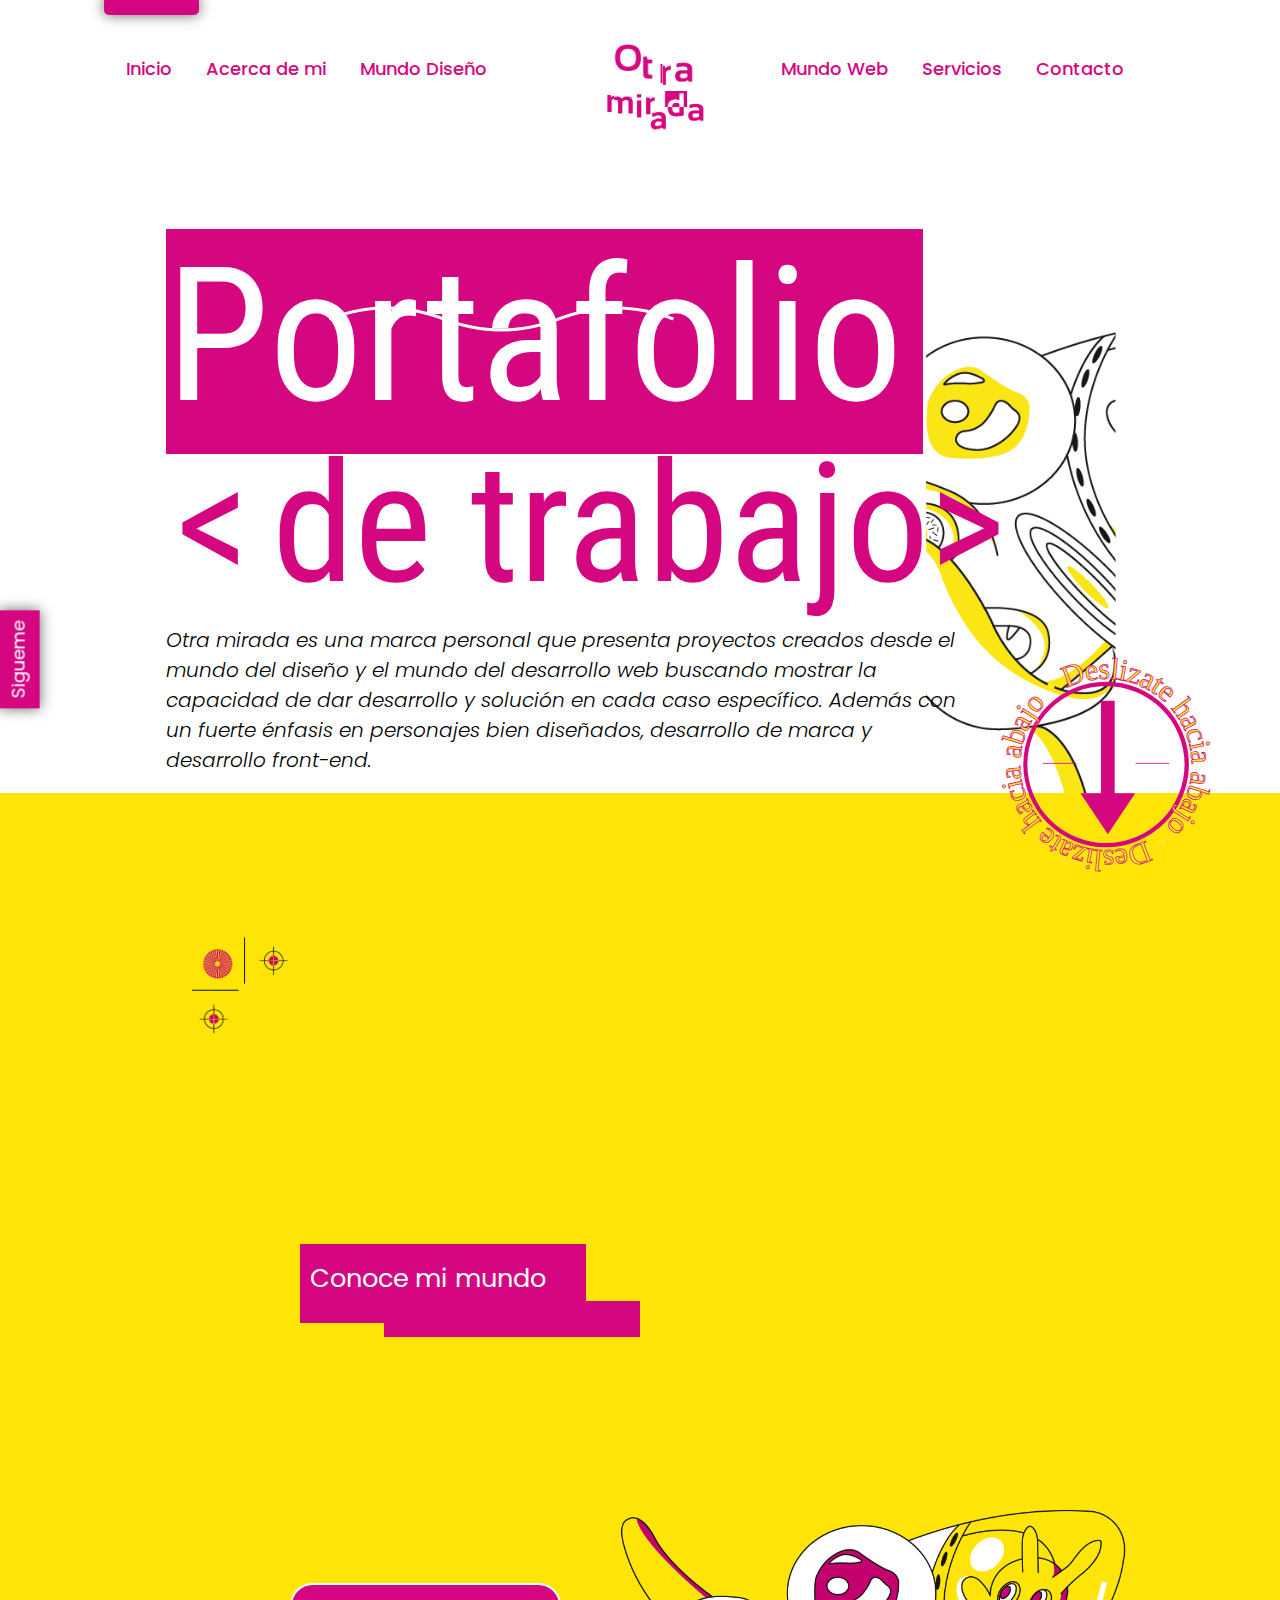
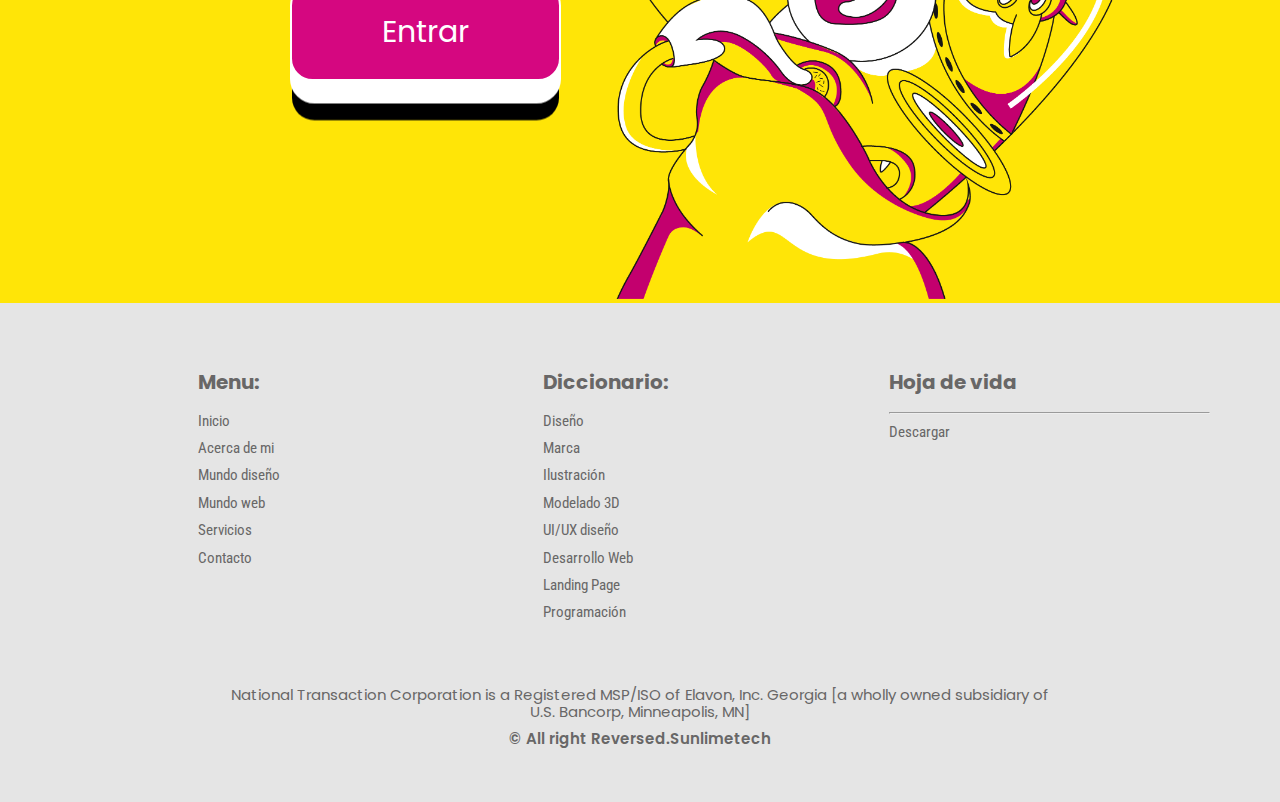
==== commit ce0bd9be: "actualizacion grande para entrega" ====
--- a/index.html
+++ b/index.html
@@ -40,7 +40,7 @@
 		          <li><a href="index.html">Inicio</a></li>
 		          <li><a href="acercademi.html">Acerca de mi</a></li>
 		          <li><a href="mundodiseno.html">Mundo Diseño</a></li>
-		          <li><a href="mundoweb.html">Mundo web</a></li>
+		          <li><a href="no-encontrada.html">Mundo web</a></li>
 		          <li><a href="servicios.html">Servicios</a></li>
 		          <li><a href="contacto.html">Contacto</a></li>
 		        </ul>
@@ -86,7 +86,7 @@
 					
 					<ul class="nav___ul___right" >
 						<li class="nav___li">
-							<a href="mundoweb.html" title="">Mundo Web</a>
+							<a href="no-encontrada.html" title="">Mundo Web</a>
 						</li>  
 						
 						<li class="nav___li">
@@ -138,7 +138,7 @@
 
 		<div class="div___container___yellow">
 
-				<!--<img src="img/desli_bajo.png" class="div___container___scroll"> -->
+				
 				<div class="main-logo-grid container___circle">
 					<div class="rotating-outer-container size__circle">
 						<svg id="Capa_1" data-name="Capa 1" xmlns="http://www.w3.org/2000/svg" viewBox="0 0 77.54 78.59"><defs><style>.cls-1{fill:#d50780;}.cls-2,.cls-3{font-size:10.73px;fill:#fcea21;font-family:MongolianBaiti, Mongolian Baiti;}.cls-3{stroke:#d50780;stroke-miterlimit:10;stroke-width:0.25px;}</style></defs><title>desliza_mas_circulo</title><path class="cls-1" d="M38.77,68.48A29.19,29.19,0,1,1,68,39.3,29.22,29.22,0,0,1,38.77,68.48Zm0-56.88A27.7,27.7,0,1,0,66.46,39.3,27.73,27.73,0,0,0,38.77,11.6Z"/><text class="cls-2" transform="matrix(0.82, -0.58, 0.58, 0.82, 19.8, 15.73)">•</text><text class="cls-3" transform="translate(22.73 13.67) rotate(-29.55)"> </text><text class="cls-3" transform="translate(24.71 12.29) rotate(-20.2)">D</text><text class="cls-3" transform="matrix(0.99, -0.16, 0.16, 0.99, 31.68, 9.84)">e</text><text class="cls-3" transform="matrix(1, -0.02, 0.02, 1, 36.15, 9.14)">s</text><text class="cls-3" transform="translate(40.14 9.1) rotate(5.35)">l</text><text class="cls-3" transform="translate(42.93 9.35) rotate(10.67)">i</text><text class="cls-3" transform="matrix(0.95, 0.3, -0.3, 0.95, 45.66, 9.79)">z</text><text class="cls-3" transform="translate(49.97 11.15) rotate(26.25)">a</text><text class="cls-3" transform="translate(54.03 13.19) rotate(33.18)">t</text><text class="cls-3" transform="translate(56.38 14.65) rotate(40.09)">e</text><text class="cls-3" transform="matrix(0.69, 0.73, -0.73, 0.69, 59.83, 17.62)"> </text><text class="cls-3" transform="matrix(0.59, 0.81, -0.81, 0.59, 61.6, 19.36)">h</text><text class="cls-3" transform="translate(64.6 23.47) rotate(62.97)">a</text><text class="cls-3" transform="translate(66.66 27.46) rotate(71.52)">c</text><text class="cls-3" transform="translate(68.07 31.8) rotate(78.52)">i</text><text class="cls-3" transform="translate(68.68 34.48) rotate(85.42)">a</text><text class="cls-3" transform="translate(68.99 39.03) rotate(92)"> </text><text class="cls-3" transform="matrix(-0.15, 0.99, -0.99, -0.15, 68.98, 41.52)">a</text><text class="cls-3" transform="translate(68.35 45.96) rotate(107.76)">b</text><text class="cls-3" transform="translate(66.8 50.8) rotate(116.86)">a</text><text class="cls-3" transform="translate(64.71 54.83) rotate(123.78)">j</text><text class="cls-3" transform="translate(63.25 57.18) rotate(131.24)">o</text><text class="cls-3" transform="translate(59.81 61) rotate(138.42)"> </text><text class="cls-2" transform="translate(57.96 62.69) rotate(144.15)">•</text><text class="cls-2" transform="matrix(-0.87, 0.5, -0.5, -0.87, 55.04, 64.77)"> </text><text class="cls-3" transform="translate(53.08 66.17) rotate(159.27)">D</text><text class="cls-3" transform="translate(46.09 68.69) rotate(170.59)">e</text><text class="cls-3" transform="translate(41.64 69.43) rotate(178.55)">s</text><text class="cls-3" transform="translate(37.67 69.51) rotate(-175.15)">l</text><text class="cls-3" transform="translate(34.87 69.28) rotate(-169.83)">i</text><text class="cls-3" transform="translate(32.13 68.86) rotate(-162.85)">z</text><text class="cls-3" transform="matrix(-0.9, -0.43, 0.43, -0.9, 27.83, 67.55)">a</text><text class="cls-3" transform="matrix(-0.84, -0.54, 0.54, -0.84, 23.75, 65.54)">t</text><text class="cls-3" transform="translate(21.38 64.1) rotate(-140.43)">e</text><text class="cls-3" transform="matrix(-0.69, -0.72, 0.72, -0.69, 17.91, 61.16)"> </text><text class="cls-3" transform="translate(16.12 59.44) rotate(-126.62)">h</text><text class="cls-3" transform="translate(13.09 55.36) rotate(-117.56)">a</text><text class="cls-3" transform="matrix(-0.32, -0.95, 0.95, -0.32, 10.98, 51.36)">c</text><text class="cls-3" transform="translate(9.55 47.07) rotate(-102.01)">i</text><text class="cls-3" transform="translate(8.91 44.37) rotate(-95.08)">a</text><text class="cls-3" transform="translate(8.55 39.83) rotate(-88.5)"> </text><text class="cls-3" transform="matrix(0.14, -0.99, 0.99, 0.14, 8.55, 37.33)">a</text><text class="cls-3" transform="translate(9.14 32.88) rotate(-72.72)">b</text><text class="cls-3" transform="matrix(0.44, -0.9, 0.9, 0.44, 10.65, 28.03)">a</text><text class="cls-3" transform="matrix(0.55, -0.84, 0.84, 0.55, 12.7, 23.98)">j</text><text class="cls-3" transform="translate(14.13 21.64) rotate(-49.27)">o</text><text class="cls-3" transform="matrix(0.74, -0.67, 0.67, 0.74, 17.54, 17.78)"> </text></svg>
@@ -175,7 +175,7 @@
 						<a class="footer___a___box1" href="mundodiseno.html">Mundo diseño<div class="line__footer__text"></div></a>
 					</li>
 					<li class="footer___li___box1">
-						<a class="footer___a___box1" href="mundoweb.html">Mundo web<div class="line__footer__text"></div></a>
+						<a class="footer___a___box1" href="no-encontrada.html">Mundo web<div class="line__footer__text"></div></a>
 					</li>
 					<li class="footer___li___box1">
 						<a class="footer___a___box1" href="servicios.html">Servicios<div class="line__footer__text"></div></a>
@@ -192,25 +192,25 @@
 						<a class="footer___a___box1" href="todo.html #specific_part_all ">Diseño<div class="line__footer__text"></div></a>
 					</li>
 					<li class="footer___li___box1">
-						<a class="footer___a___box1" href="#">Marca<div class="line__footer__text"></div></a>
-					</li>
-					<li class="footer___li___box1">
-						<a class="footer___a___box1" href="#">Ilustración<div class="line__footer__text"></div></a>
-					</li>
-					<li class="footer___li___box1">
-						<a class="footer___a___box1" href="#">Modelado 3D<div class="line__footer__text"></div></a>
-					</li>
-					<li class="footer___li___box1">
-						<a class="footer___a___box1" href="#">UI/UX diseño<div class="line__footer__text"></div></a>
-					</li>
-					<li class="footer___li___box1">
-						<a class="footer___a___box1" href="mundoweb.html">Desarrollo Web<div class="line__footer__text"></div></a>
-					</li>
-					<li class="footer___li___box1">
-						<a class="footer___a___box1" href="#">Landing Page<div class="line__footer__text"></div></a>
-					</li>
-					<li class="footer___li___box1">
-						<a class="footer___a___box1" href="#">Programación<div class="line__footer__text"></div></a>
+						<a class="footer___a___box1" href="branding.html #specific_part_all">Marca<div class="line__footer__text"></div></a>
+					</li>
+					<li class="footer___li___box1">
+						<a class="footer___a___box1" href="ilustracion.html #specific_part_all">Ilustración<div class="line__footer__text"></div></a>
+					</li>
+					<li class="footer___li___box1">
+						<a class="footer___a___box1" href="modelado3d.html #specific_part_all">Modelado 3D<div class="line__footer__text"></div></a>
+					</li>
+					<li class="footer___li___box1">
+						<a class="footer___a___box1" href="no-encontrada.html">UI/UX diseño<div class="line__footer__text"></div></a>
+					</li>
+					<li class="footer___li___box1">
+						<a class="footer___a___box1" href="no-encontrada.htmll">Desarrollo Web<div class="line__footer__text"></div></a>
+					</li>
+					<li class="footer___li___box1">
+						<a class="footer___a___box1" href="no-encontrada.html">Landing Page<div class="line__footer__text"></div></a>
+					</li>
+					<li class="footer___li___box1">
+						<a class="footer___a___box1" href="no-encontrada.html">Programación<div class="line__footer__text"></div></a>
 					</li>
 				</ul>
 			</div>
@@ -219,7 +219,7 @@
 				<hr class="hr__line">
 				<ul class="footer___ul___box1">
 					<li class="footer___li___box1">
-						<a class="footer___a___box1" href="#">Descargar<div class="line__footer__text"></div></a>
+						<a class="footer___a___box1" download="hojadevida.jpg"href="descargar/hojadevida.jpg">Descargar<div class="line__footer__text"></div></a>
 					</li>
 				</ul>
 			</div>
--- a/css/estilosindex.css
+++ b/css/estilosindex.css
@@ -25,6 +25,7 @@
     line-height: 1.15;
     -webkit-text-size-adjust: 100%;
     overflow-x: hidden;
+
 }
 
 	.body {
@@ -35,9 +36,7 @@
 	}
 
 	/*----------------------------------------------- Menu styles */
-.prueba__posicion{
-
-}
+
 	
 	.nav {
 	  text-align:center;
@@ -694,6 +693,66 @@
 	}
 
 }
+@media screen and (max-height: 750px){
+	.obj___static {
+    transform: rotate(270deg);
+    text-orientation: upright;
+    position: fixed;
+    background-color: #D50780;
+    color: #FFFFFF;
+    padding: 10px;
+    font-size: 18px;
+    bottom: 100px;
+    left: -30px;
+    transition: 0.3s;
+    box-shadow: 0px 0px 14px 0px rgb(0 0 0 / 61%);
+    border: none;
+	}
+	.obj___static___follow2 {
+    transform: rotate(270deg);
+    text-orientation: upright;
+    position: fixed;
+    padding: 10px;
+    bottom: 220px;
+    font-size: 14px;
+    text-decoration: none;
+    visibility: hidden;
+    left: -20px;
+    transition: 0.3s;
+    opacity: 0.0;
+    color: #D50780;
+	}
+	.obj___static___follow3 {
+    transform: rotate(270deg);
+    text-orientation: upright;
+    position: fixed;
+    padding: 5px;
+    bottom: 318px;
+    font-size: 14px;
+    text-decoration: none;
+    visibility: hidden;
+    left: -20px;
+    transition: 0.3s;
+    opacity: 0.0;
+    color: #D50780;
+	}
+	.obj___static___follow4 {
+    transform: rotate(270deg);
+    text-orientation: upright;
+    position: fixed;
+    padding: 5px;
+    bottom: 423px;
+    font-size: 14px;
+    text-decoration: none;
+    visibility: hidden;
+    left: -20px;
+    transition: 0.3s;
+    opacity: 0.0;
+    color: #D50780;
+    font-weight: 300;
+	}
+}
+
 
 
 /*--------pantalla ordenador portatil------------ */
@@ -714,6 +773,8 @@
 .div___container___scroll{
 margin-left: 82%;
 }
+
+
 
 /*--------css inicial text------------ */
 .div___container {
@@ -1093,6 +1154,7 @@
 }
 
 
+
 @media screen and (max-width: 428px){
 	.div___container {
     width: 100%;
@@ -1273,6 +1335,13 @@
 	}
 }
 @media screen and (max-width: 360px){
+	.nav___a___img {
+    display: inline-block;
+    margin-left: 33vw;
+    margin-top: -1%;
+    margin-bottom: 7%;
+    width: 78px;
+	}
 	.div___container {
     width: 100%;
     height: 100%;
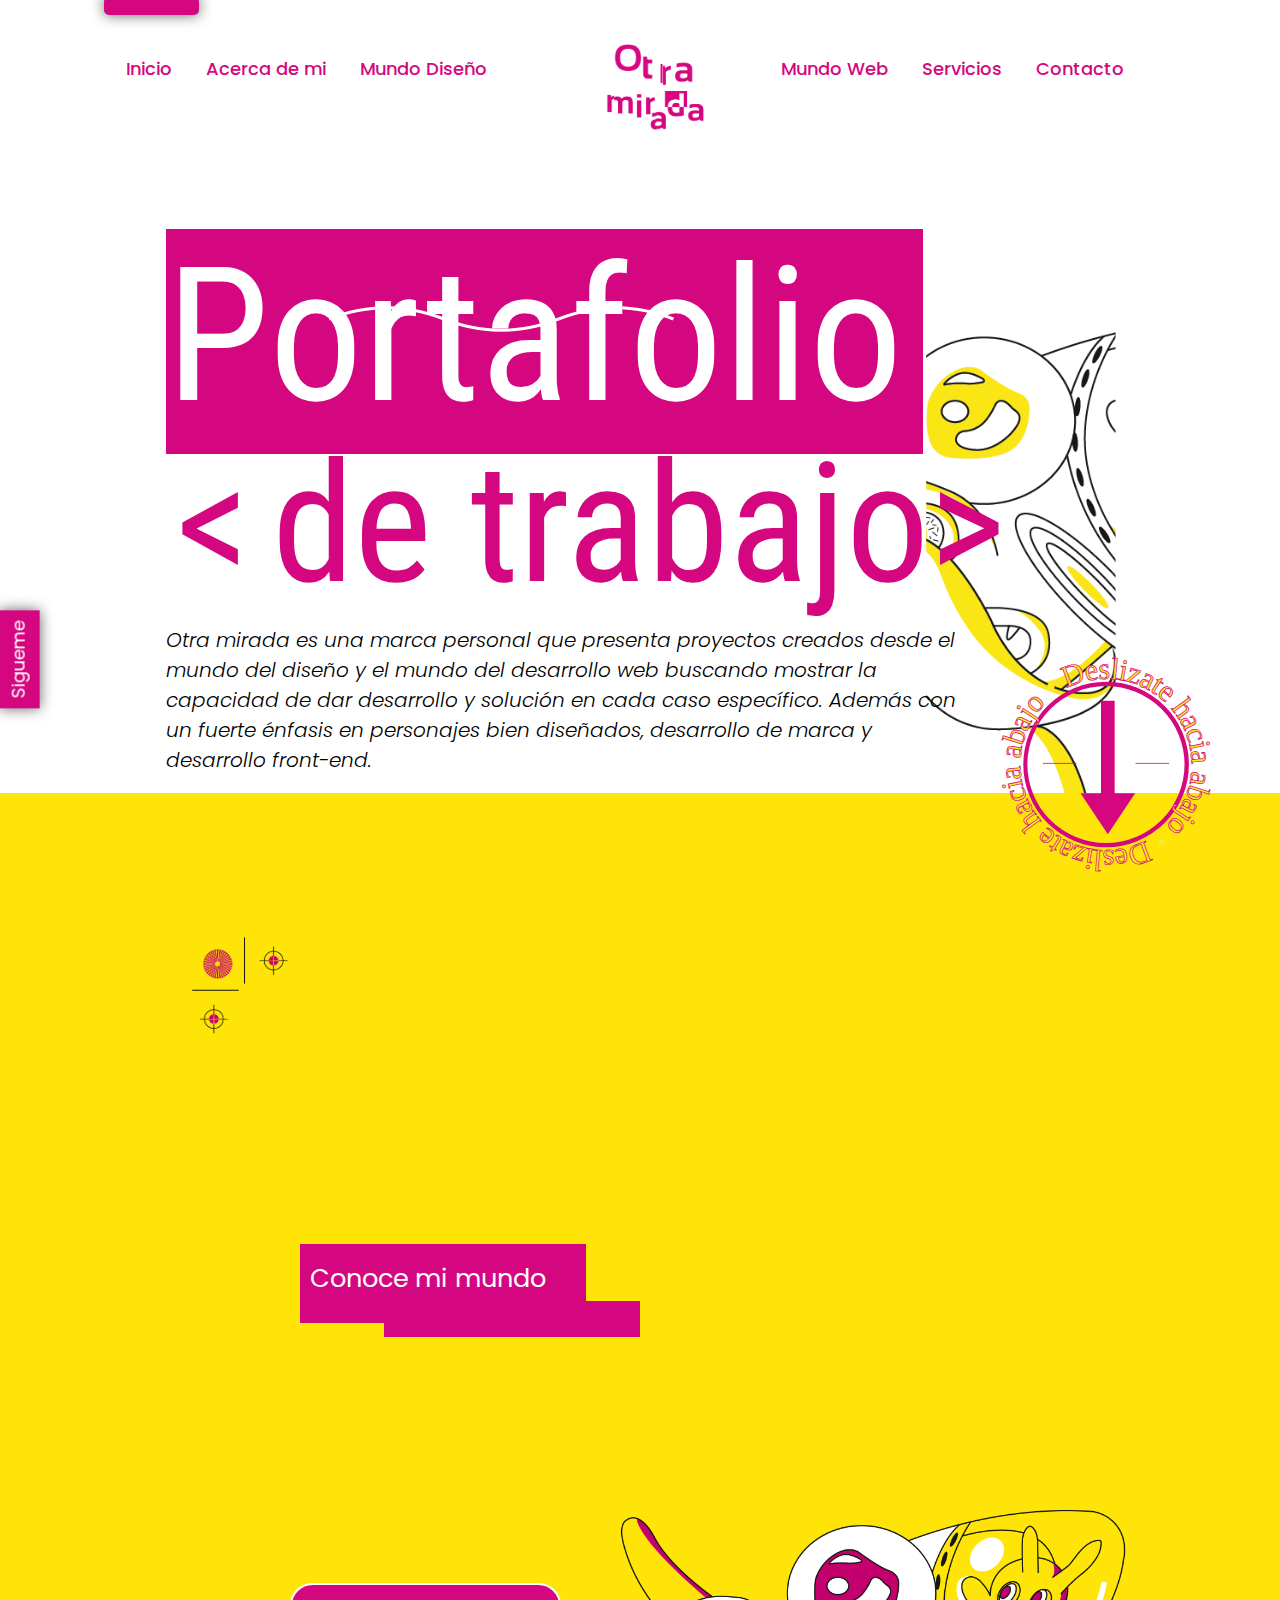
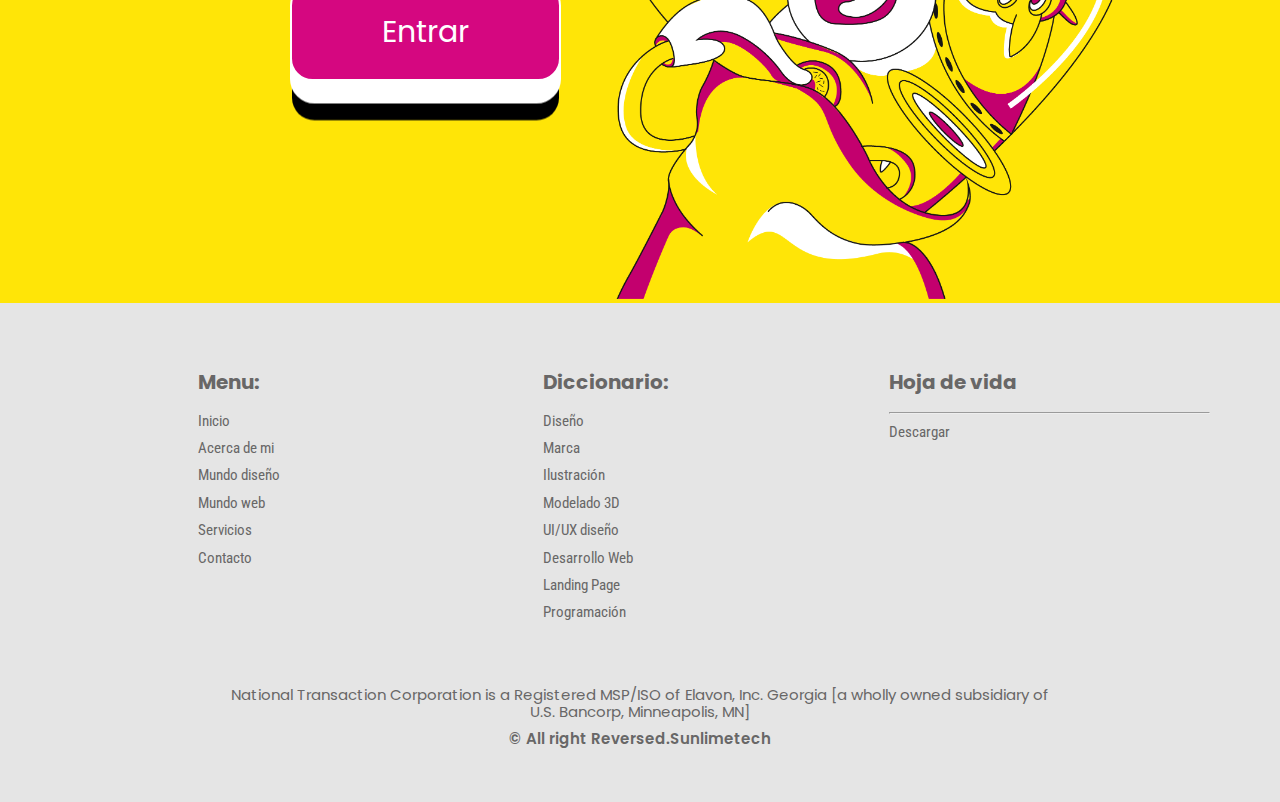
==== commit 83fab876: "actualizacion final" ====
--- a/index.html
+++ b/index.html
@@ -189,16 +189,16 @@
 				<h1 class="footer__h1___box1">Diccionario:</h1>
 				<ul class="footer___ul___box1">
 					<li class="footer___li___box1">
-						<a class="footer___a___box1" href="todo.html #specific_part_all ">Diseño<div class="line__footer__text"></div></a>
-					</li>
-					<li class="footer___li___box1">
-						<a class="footer___a___box1" href="branding.html #specific_part_all">Marca<div class="line__footer__text"></div></a>
-					</li>
-					<li class="footer___li___box1">
-						<a class="footer___a___box1" href="ilustracion.html #specific_part_all">Ilustración<div class="line__footer__text"></div></a>
-					</li>
-					<li class="footer___li___box1">
-						<a class="footer___a___box1" href="modelado3d.html #specific_part_all">Modelado 3D<div class="line__footer__text"></div></a>
+						<a class="footer___a___box1" href="todo.html#specific_part_all ">Diseño<div class="line__footer__text"></div></a>
+					</li>
+					<li class="footer___li___box1">
+						<a class="footer___a___box1" href="branding.html#specific_part_all">Marca<div class="line__footer__text"></div></a>
+					</li>
+					<li class="footer___li___box1">
+						<a class="footer___a___box1" href="ilustracion.html#specific_part_all">Ilustración<div class="line__footer__text"></div></a>
+					</li>
+					<li class="footer___li___box1">
+						<a class="footer___a___box1" href="modelado3d.html#specific_part_all">Modelado 3D<div class="line__footer__text"></div></a>
 					</li>
 					<li class="footer___li___box1">
 						<a class="footer___a___box1" href="no-encontrada.html">UI/UX diseño<div class="line__footer__text"></div></a>
